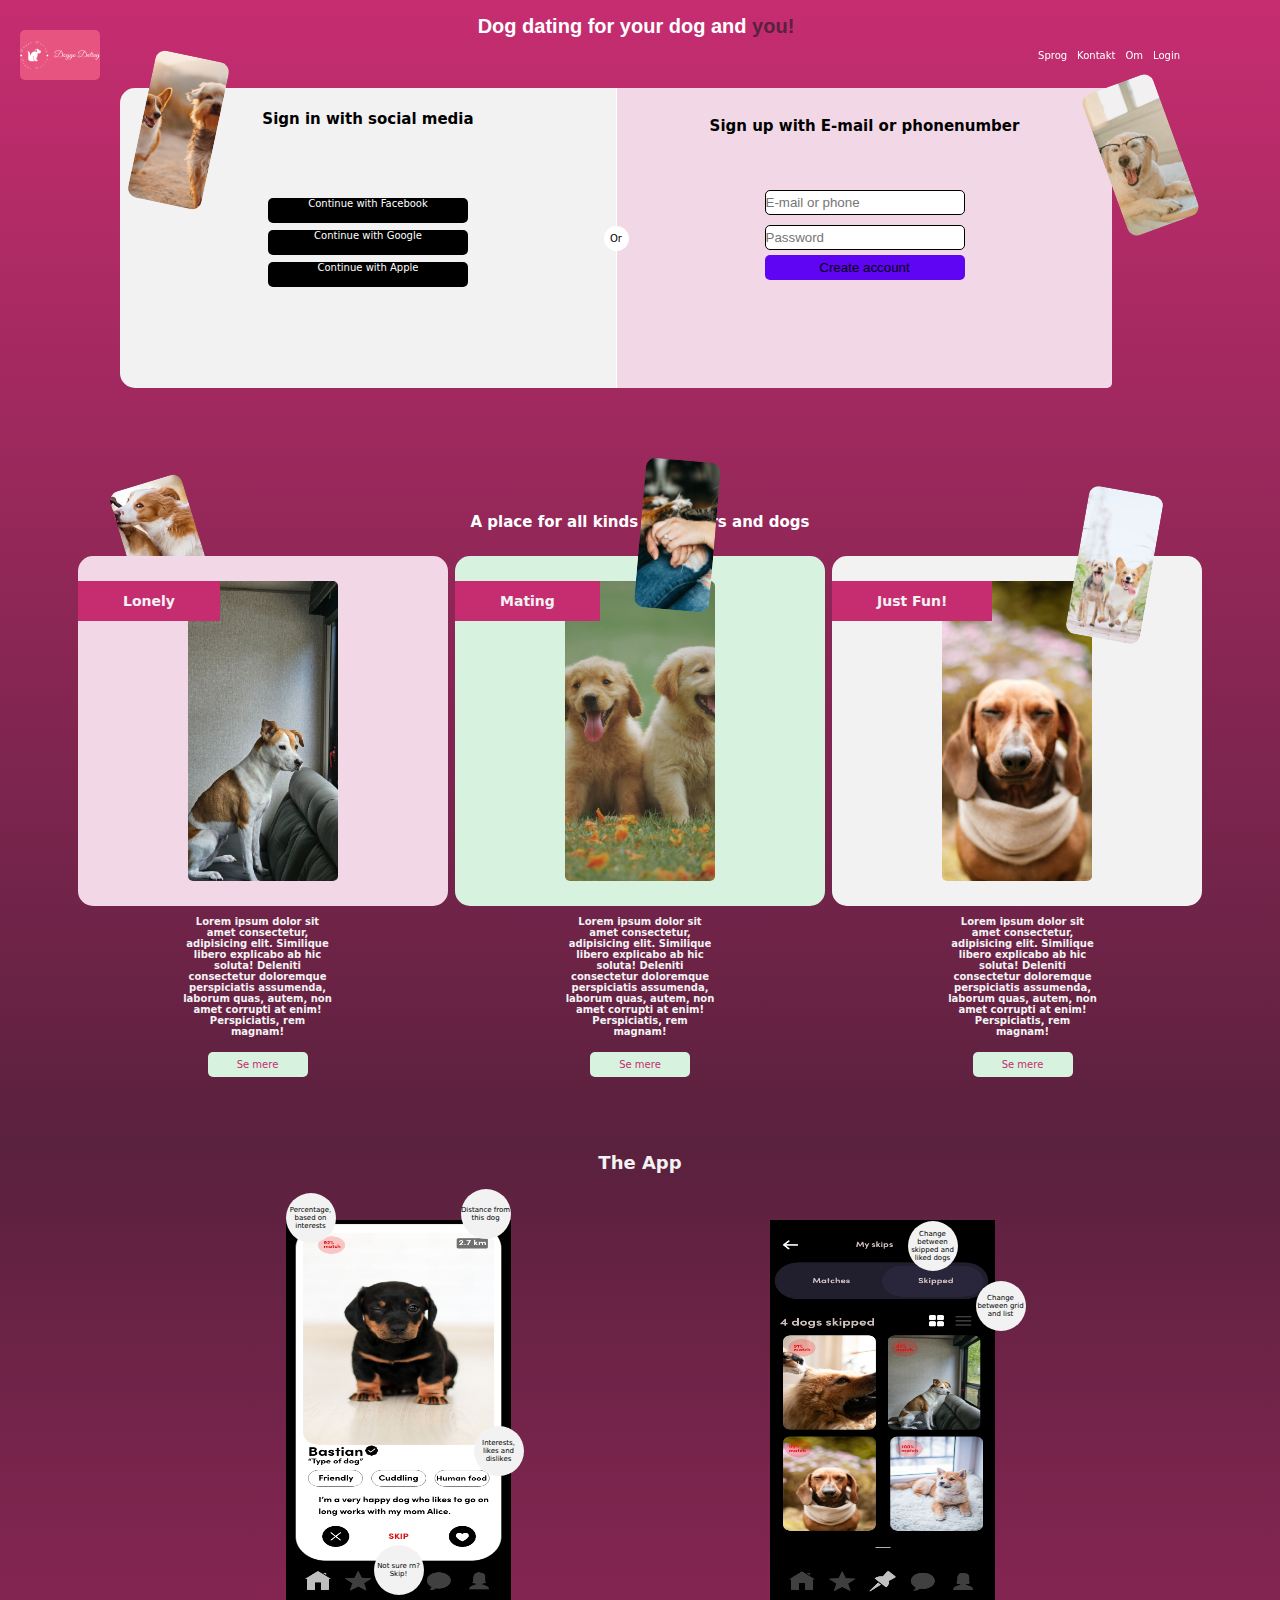
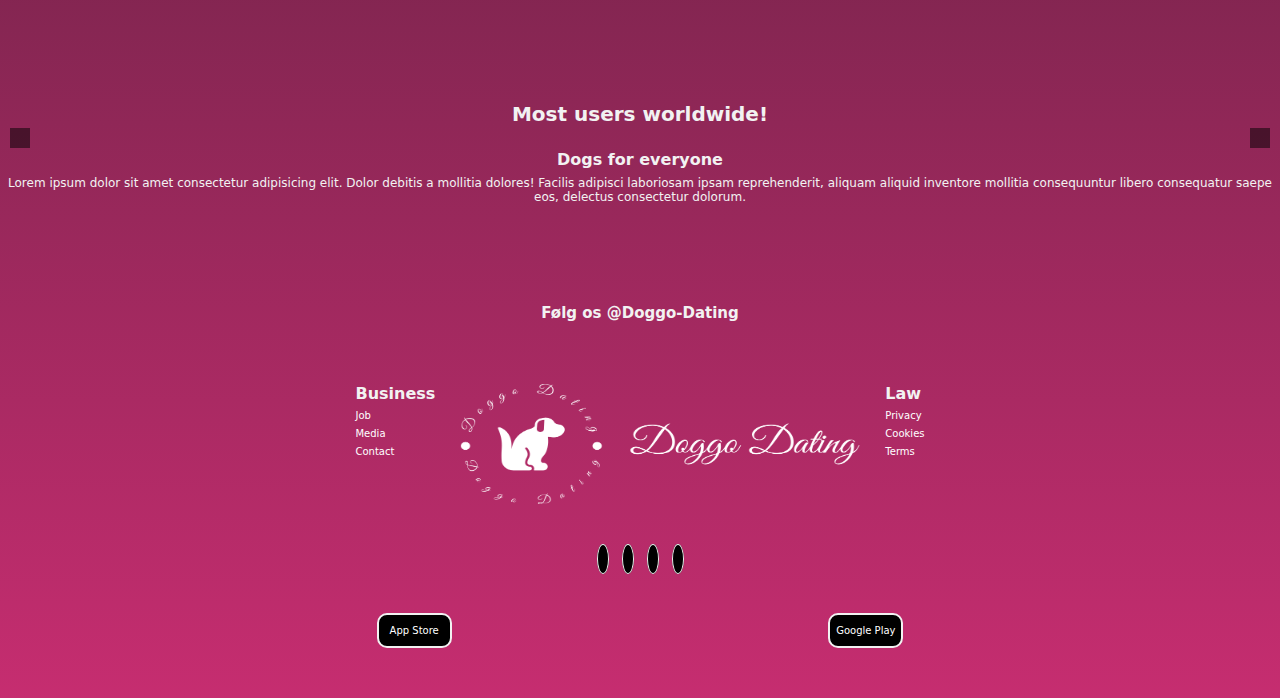
==== index.html @ 742a91f6 "first" ====
<!DOCTYPE html>
<html lang="en">
  <head>
    <meta charset="UTF-8" />
    <meta name="viewport" content="width=device-width, initial-scale=1.0" />

    <link
      rel="stylesheet"
      href="https://cdnjs.cloudflare.com/ajax/libs/font-awesome/6.3.0/css/all.min.css"
      integrity="sha512-SzlrxWUlpfuzQ+pcUCosxcglQRNAq/DZjVsC0lE40xsADsfeQoEypE+enwcOiGjk/bSuGGKHEyjSoQ1zVisanQ=="
      crossorigin="anonymous"
      referrerpolicy="no-referrer"
    />
    <title>Front page</title>
    <link rel="stylesheet" href="/styles/style.css" />
    <script type="module" src="/js/main.js"></script>
  </head>
  <body>
    <img class="img1" src="images/DogsAndRoses.jpg" alt="image1" />
    <img
      class="img2"
      src="/images/alvan-nee-1VgfQdCuX-4-unsplash.jpg"
      alt="image2"
    />
    <img
      class="img3"
      src="/images/alvan-nee-T-0EW-SEbsE-unsplash.jpg"
      alt="image2"
    />

    <img
      class="img4"
      src="images/noelle-rebekah-9ymXyNCouyU-unsplash.jpg"
      alt="image2"
    />

    <img
      class="img5"
      src="/images/pexels-samson-katt-5257587.jpg"
      alt="image2"
    />
    <header>
      <nav>
        <img id="logo" src="/images/logo-no-background.png" alt="logo" />
        <ul>
          <li><a href="">Sprog</a></li>
          <li><a href="">Kontakt</a></li>
          <li><a href="">Om</a></li>
          <li><a href="app.html">Login</a></li>
        </ul>
      </nav>
      <h1>Dog dating for your dog and <span>you!</span></h1>
      <section class="login">
        <div class="absolute-eller">Or</div>
        <div class="left-login">
          <h2>Sign in with social media</h2>
          <div class="facebook">
            <a href=""
              ><i class="fa-brands fa-facebook"></i>Continue with Facebook</a
            >
          </div>
          <div class="google">
            <a href=""
              ><i class="fa-brands fa-google"></i>Continue with Google</a
            >
          </div>
          <div class="apple">
            <a href=""><i class="fa-brands fa-apple"></i>Continue with Apple</a>
          </div>
        </div>

        <div class="right-login">
          <h2>Sign up with E-mail or phonenumber</h2>
          <div class="form-container">
            <form action="">
              <div>
                <input type="text" placeholder="E-mail or phone" />
              </div>
              <div>
                <input type="password" placeholder="Password" />
              </div>
            </form>
            <button class="create-account" type="submit">Create account</button>
          </div>
        </div>
      </section>
    </header>
    <section class="about-section">
      <h2>A place for all kinds of owners and dogs</h2>
      <div class="outside-div">
        <div>
          <img src="/images/pexels-viktoria-b-18308950.jpg" alt="" />
          <h6>Lonely</h6>
        </div>
        <div>
          <img src="/images/pexels-chevanon-photography-1108099.jpg" alt="" />
          <h6>Mating</h6>
        </div>
        <div>
          <img src="/images/pexels-dominika-roseclay-3104709.jpg" alt="" />
          <h6>Just Fun!</h6>
        </div>
      </div>
    </section>
    <section class="under-box">
      <div class="box-text">
        <h4>
          Lorem ipsum dolor sit amet consectetur, adipisicing elit. Similique
          libero explicabo ab hic soluta! Deleniti consectetur doloremque
          perspiciatis assumenda, laborum quas, autem, non amet corrupti at
          enim! Perspiciatis, rem magnam!
        </h4>
        <a class="button" href="">Se mere</a>
      </div>
      <div class="box-text">
        <h4>
          Lorem ipsum dolor sit amet consectetur, adipisicing elit. Similique
          libero explicabo ab hic soluta! Deleniti consectetur doloremque
          perspiciatis assumenda, laborum quas, autem, non amet corrupti at
          enim! Perspiciatis, rem magnam!
        </h4>
        <a class="button" href="">Se mere</a>
      </div>
      <div class="box-text">
        <h4>
          Lorem ipsum dolor sit amet consectetur, adipisicing elit. Similique
          libero explicabo ab hic soluta! Deleniti consectetur doloremque
          perspiciatis assumenda, laborum quas, autem, non amet corrupti at
          enim! Perspiciatis, rem magnam!
        </h4>
        <a class="button" href="">Se mere</a>
      </div>
    </section>
    <section class="app-section">
      <h3>The App</h3>
      <div class="app-container">
        <div class="img1-container">
          <img src="/images/iPhone 14 Pro Max – 3.jpg" alt="" />
          <div class="explanation1">Percentage, based on interests</div>
          <div class="explanation2">Distance from this dog</div>
          <div class="explanation3">Interests, likes and dislikes</div>
          <div class="explanation4">Not sure rn? Skip!</div>
        </div>

        <div class="img2-container">
          <img src="/images/iPhone 14 Pro Max – 5.jpg" alt="" />
          <div class="explanation5">Change between skipped and liked dogs</div>
          <div class="explanation6">Change between grid and list</div>
        </div>
      </div>
    </section>

    <section class="slide-section">
      <h3>Most users worldwide!</h3>
      <div class="slider-container">
        <i class="fas fa-arrow-left"></i>
        <div class="image-container output" id="image-container"></div>
        <i class="fas fa-arrow-right"></i>
      </div>
      <h4>Dogs for everyone</h4>
      <p>
        Lorem ipsum dolor sit amet consectetur adipisicing elit. Dolor debitis a
        mollitia dolores! Facilis adipisci laboriosam ipsam reprehenderit,
        aliquam aliquid inventore mollitia consequuntur libero consequatur saepe
        eos, delectus consectetur dolorum.
      </p>
    </section>
    <footer>
      <h2>Følg os @Doggo-Dating</h2>

      <div class="list-SoMe-container">
        <ul>
          <h6>Business</h6>
          <li><a href="">Job</a></li>
          <li><a href="">Media</a></li>
          <li><a href="">Contact</a></li>
        </ul>
        <img
          class="footer-logo"
          src="/images/logo-no-background.png"
          alt="logo"
        />
        <ul>
          <h6>Law</h6>
          <li><a href="">Privacy</a></li>
          <li><a href="">Cookies</a></li>
          <li><a href="">Terms</a></li>
        </ul>
      </div>
      <div class="SoMe-container">
        <a href=""><i class="fa-brands fa-instagram"></i></a
        ><a href=""><i class="fa-brands fa-facebook"></i></a
        ><a href=""><i class="fa-brands fa-twitter"></i></a
        ><a href=""><i class="fa-brands fa-tiktok"></i></a>
      </div>
      <div class="appstore-container">
        <a href="#">
          <div class="appstore">
            <i class="fa-brands fa-apple"></i>App Store
          </div></a
        >
        <a href="#">
          <div class="googleplay">
            <i class="fa-brands fa-google-play"></i>Google Play
          </div></a
        >
      </div>
    </footer>
  </body>
</html>
---- styles/style.css ----
*,
*::before,
*::after {
  padding: 0;
  margin: 0;
  box-sizing: border-box;
}
html {
  font-size: 62.5%;
  font-family: system-ui, -apple-system, BlinkMacSystemFont, "Segoe UI", Roboto,
    Oxygen, Ubuntu, Cantarell, "Open Sans", "Helvetica Neue", sans-serif;
}
body {
  background: linear-gradient(#c62d70, #5a213e, #c62d70);
}
a {
  text-decoration: none;
  color: #fff;
}
header {
  min-height: 100%;
  padding-bottom: 100px;
}
header h1 {
  padding-top: 15px;
  color: #fff;
  text-align: center;
  font-family: Verdana, Geneva, Tahoma, sans-serif;
}
h1 span {
  color: #5a213e;
}
.img1,
.img2,
.img3,
.img4,
.img5 {
  display: none;
  height: 150px;
  width: 75px;
  position: absolute;
  border-radius: 10px;
  object-fit: cover;
  object-position: center;
}

.img1 {
  transform: rotate(-17deg);
}
.img2 {
  transform: rotate(10deg);
  z-index: 99;
}
.img3 {
  transform: rotate(12deg);
}

.img5 {
  transform: rotate(-20deg);
  z-index: 99;
}
.img4 {
  transform: rotate(5deg);
  z-index: 99;
}
#logo {
  background-color: #e75480;
  width: 80px;
  height: 50px;
  border-radius: 5px;
  object-fit: contain;
  object-position: center;
}
nav {
  display: flex;
  flex-direction: row;
  justify-content: space-between;
  max-width: 1100px;
  width: 100%;
  height: 80px;
  margin: 0 auto;
  padding: 0 2em;
  align-items: center;
  position: fixed;
  z-index: 100;
}

nav ul {
  display: flex;
  justify-content: center;
  align-items: center;
  list-style-type: none;
  padding: 0;
  gap: 10px;
  height: 100%;
}

nav ul li:last-child {
  margin: 0 auto;
}
.login {
  display: flex;
  justify-content: center;
  align-items: center;
  width: 80%;
  border-radius: 5px;
  margin: 0 auto;
  padding-top: 50px;
}
.left-login {
  display: flex;
  flex-direction: column;
  justify-content: center;
  align-items: center;
  background-color: #f2f2f2;
  gap: 7px;
  width: 50%;
  height: 300px;
  text-align: center;
  border-top-left-radius: 15px;
  border-bottom-left-radius: 15px;
}
.left-login h2 {
  margin-top: -80px;
  padding-bottom: 63px;
}
.fa-google,
.fa-facebook,
.fa-apple {
  margin: 5px auto;
}
.facebook,
.google,
.apple {
  background-color: black;
  height: 25px;
  width: 200px;
  border-radius: 5px;
  cursor: pointer;
  justify-self: center;
}
.absolute-eller {
  display: flex;
  justify-content: center;
  align-items: center;
  position: absolute;
  z-index: 99;
  height: 25px;
  width: 25px;
  background-color: white;
  border-radius: 50%;
}
.right-login {
  display: flex;
  justify-content: center;
  align-items: center;
  flex-direction: column;
  border-left: 1px solid #fff;
  width: 50%;
  background-color: #f2d8e6;
  position: relative;
  border-top-right-radius: 5px;
  border-bottom-right-radius: 5px;
  height: 300px;
}
.right-login h2 {
  color: black;
  text-align: center;
  margin: 0 auto;
  margin-top: -80px;
  padding-bottom: 50px;
}

form div {
  margin: 5px auto;
}
.form-container form {
  display: flex;
  flex-direction: column;
}
.form-container form input {
  width: 200px;
  height: 25px;

  border: 1px solid #000;
  border-radius: 5px;
}
.create-account {
  display: block;
  margin: 0 auto;
  width: 200px;
  border: none;
  background-color: #6004f4;
  border-radius: 5px;
  height: 25px;
}
.about-section {
  padding-bottom: 50px;
}
.about-section h2 {
  color: #fff;
  text-align: center;
  padding: 25px 0;
}
.outside-div {
  display: flex;
  flex-direction: row;
  justify-content: center;
  align-items: center;
  gap: 7px;
}
.outside-div div {
  display: flex;
  justify-content: center;
  flex-direction: column;
  align-items: center;
  height: 350px;
  width: 320px;
  border-radius: 15px;
  position: relative;
}
.outside-div div:first-child {
  background-color: #f2d8e6;
}
.outside-div div:nth-child(2) {
  background-color: #d8f2e0;
}
.outside-div div:nth-child(3) {
  background-color: #f2f2f2;
}
.outside-div img {
  height: 300px;
  width: 150px;
  object-fit: cover;
  object-position: center;
  border-radius: 5px;
  position: relative;
}
.outside-div h6 {
  position: absolute;
  background-color: #c62d70;
  padding: 12px 45px;
  left: 0;
  top: 25px;
  color: #f2f2f2;
  font-size: 1.4rem;
}

.under-box {
  display: flex;
  flex-direction: row;
  margin-top: -40px;
  justify-content: space-evenly;
}
.box-text {
  display: flex;
  flex-direction: column;
  align-items: center;
  justify-content: center;
  gap: 7px;
  padding-bottom: 25px;
  width: 320px;
}
.box-text h4 {
  width: 150px;
  text-align: center;
  color: #f2f2f2;
}
.box-text a {
  display: flex;
  justify-content: center;
  align-items: center;
  height: 25px;
  width: 100px;
  background-color: #d8f2e0;
  color: #c62d70;
  border-radius: 5px;
}
.app-section {
  padding: 50px 0;
}
.app-section h3 {
  color: #f2f2f2;
  text-align: center;
  padding-bottom: 47px;
  font-size: 1.8rem;
}
.app-container {
  display: flex;
  flex-direction: row;
  gap: 189px;
  justify-content: center;
  align-items: center;
}
.app-container img {
  width: 225px;
  height: 380px;
}

.img1-container,
.img2-container {
  position: relative;
}
.explanation1,
.explanation2,
.explanation3,
.explanation4,
.explanation5,
.explanation6 {
  position: absolute;
  background-color: #f2f2f2;
  height: 50px;
  width: 50px;
  border-radius: 50%;
  display: flex;
  justify-content: center;
  align-items: center;
  font-size: 0.7rem;
  text-align: center;
}
.explanation1 {
  top: -27px;
  left: 0;
}
.explanation2 {
  top: -31px;
  right: 0;
}
.explanation3 {
  bottom: 126px;
  right: -13px;
}
.explanation4 {
  bottom: 7px;
  right: 87px;
}
.explanation5 {
  top: 1px;
  right: 37px;
}
.explanation6 {
  right: -31px;
  top: 61px;
}
.slide-section h3 {
  font-size: 2rem;
  color: #f2f2f2;
  text-align: center;
  padding-top: 50px;
}
.slide-section h4 {
  color: #f2f2f2;
  font-size: 1.6rem;
  text-align: center;
  padding-bottom: 7px;
}
.slide-section p {
  color: #f2f2f2;
  font-size: 1.2rem;
  text-align: center;
  padding-bottom: 50px;
}
#image-container {
  display: flex;
  flex-direction: row;
  gap: 7px;
  width: 100%;
  margin: 0 auto;
  height: 100%;
  overflow-x: scroll;
  white-space: nowrap;
}
.slider-container {
  position: relative;
  padding: 12px 0;
}
.img-wrapper {
  position: relative;
  display: inline-block;
}

.template-img {
  display: block;
  width: 350px;
  height: 180px;
  object-fit: cover;
}

.template-absolute {
  position: absolute;
  top: 0;
  left: 0;
  color: #fff;
  background-color: rgba(0, 0, 0, 0.5);
  padding: 10px;
}

#image-container img {
  width: 350px;
  height: 180px;
  object-fit: cover;
  object-position: center;
  display: inline-block;
}

.fa-arrow-left,
.fa-arrow-right {
  cursor: pointer;
  position: absolute;
  top: 50%;
  transform: translateY(-50%);
  font-size: 24px;
  color: white;
  background-color: rgba(0, 0, 0, 0.5);
  padding: 10px;
  border: none;
}

.fa-arrow-left {
  left: 10px;
  position: absolute;
  z-index: 1000;
}

.fa-arrow-right {
  right: 10px;
  position: absolute;
  z-index: 1000;
}
footer {
  padding: 50px 0;
  display: flex;
  flex-direction: column;
  justify-content: center;
  align-items: center;
  gap: 37px;
}
footer h2 {
  padding-bottom: 25px;
  color: #f2f2f2;
}
.footer-logo {
  width: 450px;
  height: 120px;
}
.list-SoMe-container {
  display: flex;
  flex-direction: row;
  justify-content: space-between;
  width: 100%;
  padding: 0 110px;
}
.list-SoMe-container ul {
  display: flex;
  flex-direction: column;
  gap: 7px;
}
.list-SoMe-container ul h6 {
  color: #f2f2f2;
  font-size: 1.6rem;
}
.appstore-container {
  display: flex;
  flex-direction: row;
  justify-content: space-evenly;
  align-items: center;
  width: 100%;
  color: #f2f2f2;
}
ul {
  list-style-type: none;
}
.SoMe-container {
  display: flex;
  justify-content: center;
  align-items: center;
  width: 150px;
  height: 35px;
  border-radius: 10px;
  gap: 13px;
  padding: 17px 0;
}
.SoMe-container .fa-facebook,
.fa-twitter,
.fa-tiktok,
.fa-instagram {
  font-size: 1.5rem;
  padding: 5px;
  background-color: #000;
  border-radius: 50%;
  border: 1px solid #f2f2f2;
}
.appstore,
.googleplay {
  display: flex;
  justify-content: center;
  align-items: center;
  background-color: #000;
  width: 75px;
  height: 35px;
  border-radius: 10px;
  border: 2px solid #f2f2f2;
}
.appstore .fa-apple {
  margin: 0;
}
.interests-container {
  display: none;
}
.dog-description {
  display: none;
}
.dislike-like {
  display: none;
}
.name-age-wrapper {
  display: none;
}
@media screen and (max-width: 599px) {
  header {
    max-width: 400px;
  }
  header h1 {
    display: none;
  }
  nav {
    max-width: 600px;
    position: fixed;
    margin-top: -50px;
  }
  .login {
    width: 80%;
    margin-top: 50px;
  }
  .fa-google,
  .fa-facebook,
  .fa-apple {
    margin: 5px auto;
  }
  .facebook,
  .google,
  .apple {
    width: 100px;
    height: 40px;
  }
  .left-login h2 {
    margin-top: -50px;
    padding-bottom: 30px;
  }
  .right-login h2 {
    margin-top: -50px;
    padding-bottom: 30px;
  }

  .form-container form {
    gap: 7px;
  }
  .form-container form input {
    width: 100px;
  }
  .create-account {
    width: 100px;
    margin-top: 27px;
  }
  .outside-div div {
    width: 100px;
    height: 200px;
  }
  .outside-div img {
    width: 80px;
    height: 180px;
  }
  .outside-div h6 {
    position: absolute;
    background-color: #c62d70;
    padding: 2px 5px;

    color: #f2f2f2;
    font-size: 1rem;
  }
  .box-text {
    width: 100px;
  }
  .box-text h4 {
    width: 100px;
  }
  .app-container {
    gap: 12px;
  }
  .app-container img {
    width: 100px;
    height: 180px;
  }
  .explanation1,
  .explanation2,
  .explanation3,
  .explanation4,
  .explanation5,
  .explanation6 {
    height: 25px;
    width: 25px;
    font-size: 0.3rem;
  }
  .explanation1 {
    top: -17px;
    left: 0;
  }
  .explanation2 {
    top: -21px;
    right: 0;
  }
  .explanation3 {
    bottom: 66px;
    right: -3px;
  }
  .explanation4 {
    bottom: 4px;
    right: 36px;
  }
  .explanation5 {
    top: 1px;
    right: 37px;
  }
  .explanation6 {
    right: -10px;
    top: 19px;
  }
  #image-container img {
    width: 120px;
  }
  .slide-section p {
    width: 320px;
  }
  .list-SoMe-container {
    flex-direction: column;
    justify-content: center;

    max-width: 300px;
  }
  .footer-logo {
    width: 200px;
    margin-top: 10px;
    margin-bottom: 10px;
    margin-left: -50px;
  }
}

@media screen and (min-width: 600px) {
  header {
    max-width: 600px;
  }

  nav {
    max-width: 600px;
    margin-top: 15px;
  }
  .login {
    width: 80%;
  }

  .outside-div div {
    width: 180px;
  }
  .box-text {
    width: 170px;
    gap: 15px;
  }
  .app-container {
    gap: 29px;
  }
  .list-SoMe-container {
    justify-content: center;
  }
  .footer-logo {
    padding: 0 25px;
  }
}

@media screen and (min-width: 768px) {
  header {
    width: 768px;
  }

  nav {
    max-width: 768px;
    margin-top: 15px;
  }
  h1 {
    margin-left: 180px;
  }
  .login {
    width: 100%;
    margin-left: 80px;
  }

  .outside-div div {
    width: 230px;
  }

  .app-container {
    gap: 95px;
  }
}

@media screen and (min-width: 992px) {
  header {
    max-width: 992px;
  }
  h1 {
    margin-left: 280px;
  }
  .login {
    width: 100%;
    margin-left: 120px;
  }
  nav {
    max-width: 992px;
  }
  .outside-div div {
    width: 300px;
  }
  .box-text {
    width: 170px;
    gap: 15px;
  }
  .app-container {
    gap: 159px;
  }
}

@media screen and (min-width: 1200px) {
  header {
    width: 1200px;
  }
  .img1,
  .img2,
  .img3,
  .img4,
  .img5 {
    display: block;
  }
  .img1 {
    bottom: 270px;
    left: 10%;
  }
  .img2 {
    bottom: 260px;
    right: 10%;
  }
  .img3 {
    top: 55px;
    left: 11%;
  }

  .img5 {
    top: 80px;
    right: 8%;
  }
  .img4 {
    bottom: 290px;
    left: 50%;
  }
  nav {
    max-width: 1200px;
  }
  .outside-div div {
    width: 370px;
  }
  .box-text {
    width: 250px;
  }
  .app-container {
    gap: 259px;
  }
}

@media screen and (min-width: 1512px) {
  header {
    max-width: 1512px;
  }

  .login {
    width: 100%;
    margin-left: 160px;
  }
  nav {
    max-width: 1512px;
  }
  .outside-div {
    gap: 77px;
  }
  .outside-div div {
    width: 370px;
  }
  .box-text {
    width: 350px;
  }
  .app-container {
    gap: 259px;
  }
  .img1,
  .img2,
  .img3,
  .img4,
  .img5 {
    display: block;
  }
  .img1 {
    bottom: 270px;
    left: 10%;
  }
  .img2 {
    bottom: 260px;
    right: 10%;
  }
  .img3 {
    top: 55px;
    left: 11%;
  }

  .img5 {
    top: 80px;
    right: 8%;
  }
  .img4 {
    bottom: 290px;
    left: 50%;
  }
}
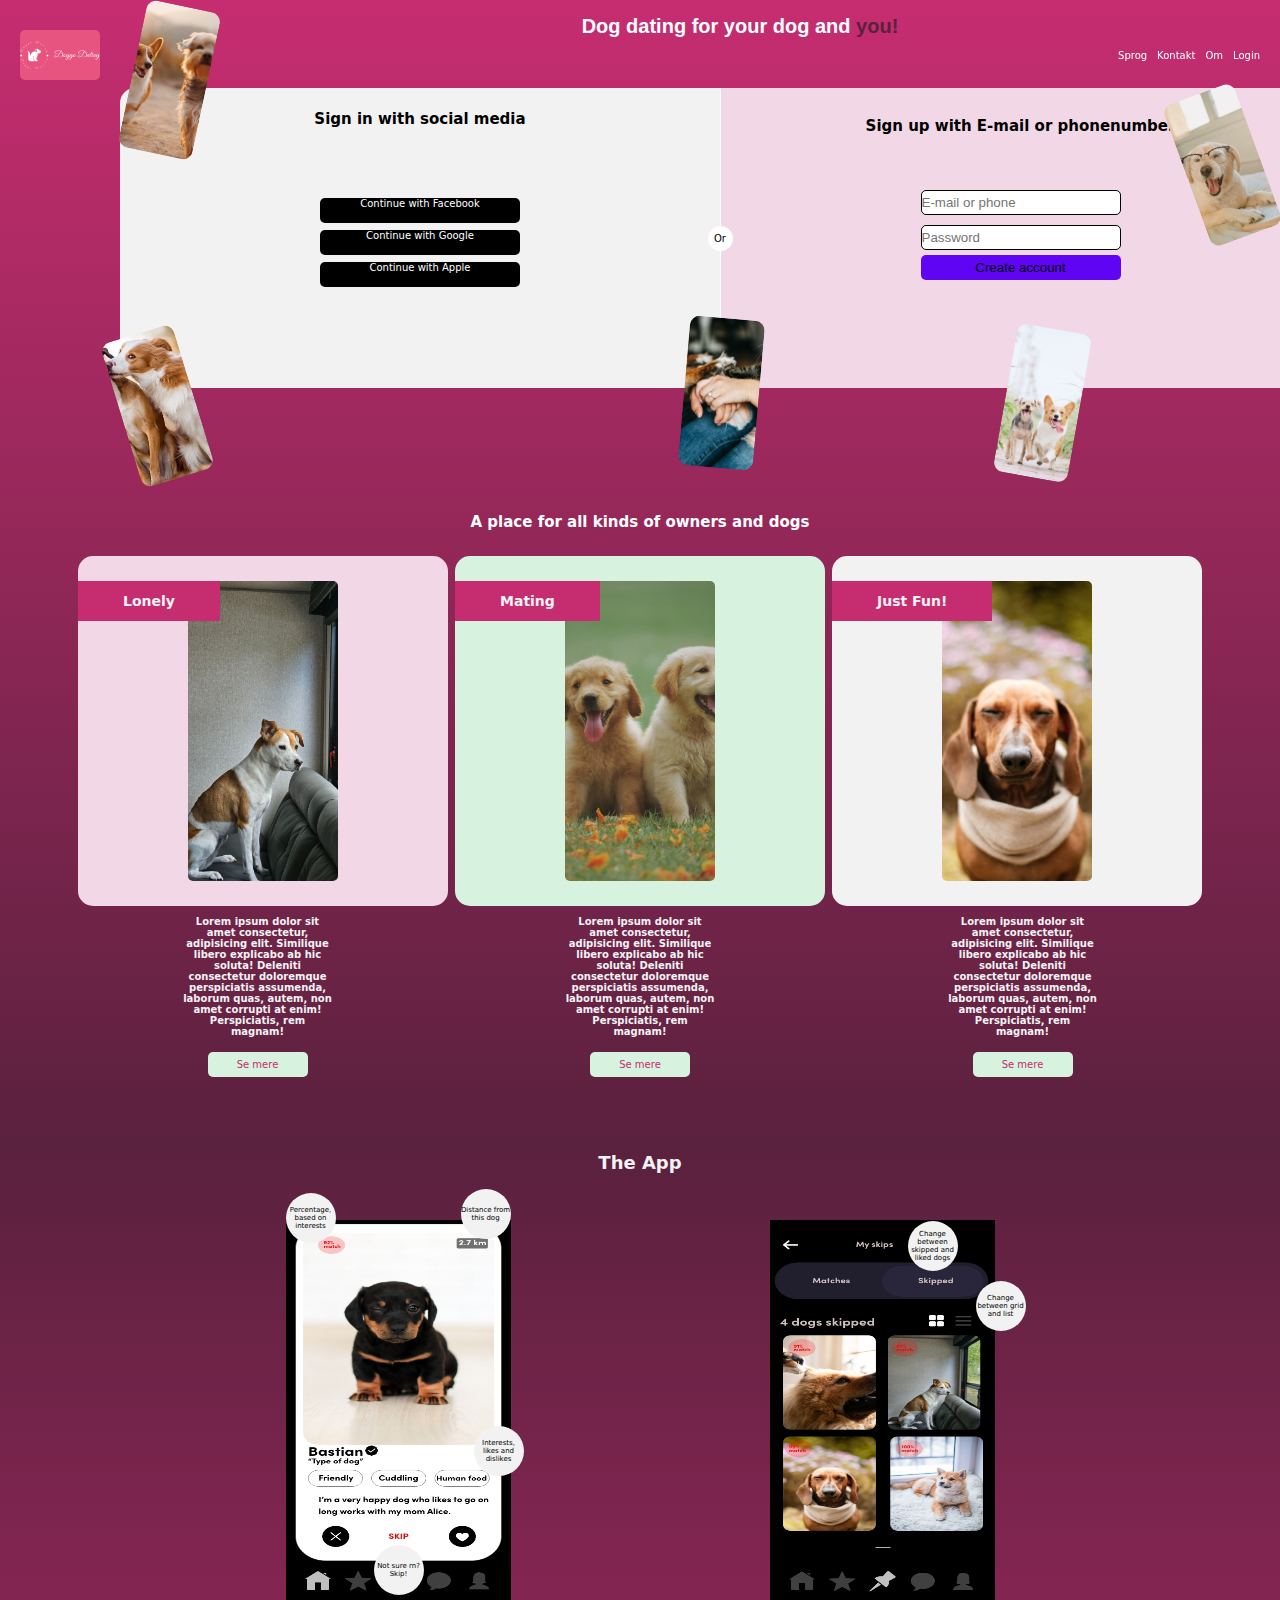
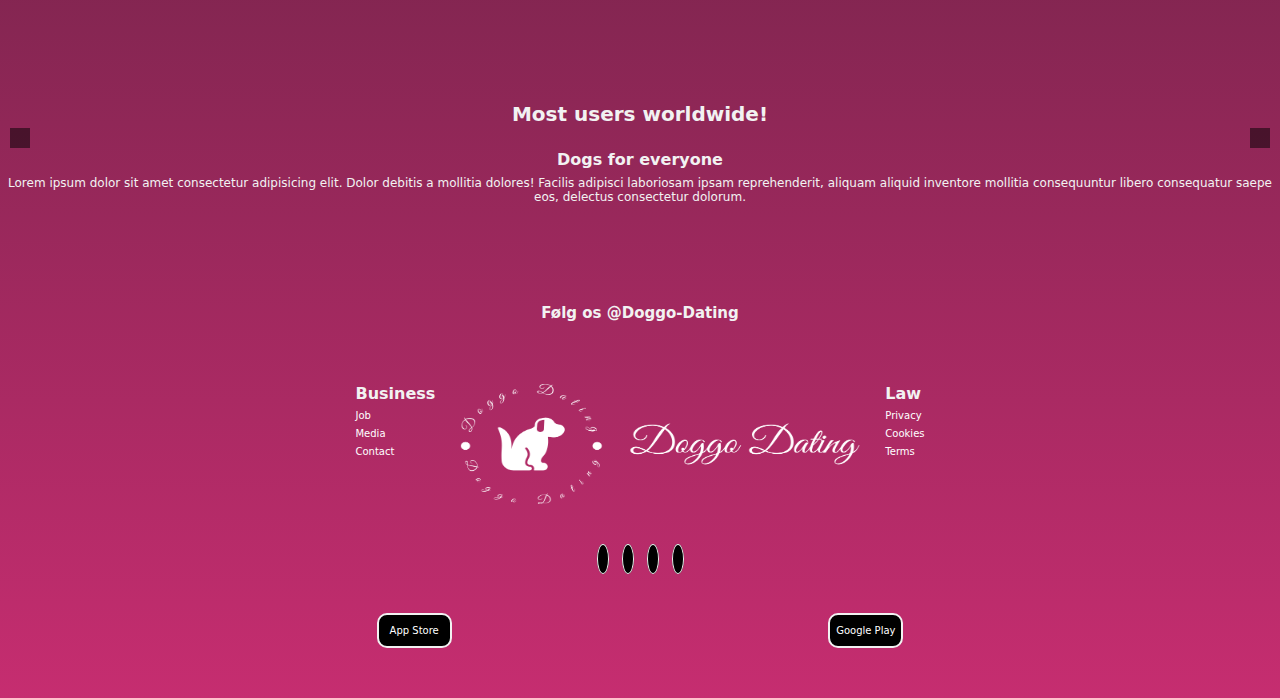
==== commit 6688607f: "changes1" ====
--- a/index.html
+++ b/index.html
@@ -16,30 +16,30 @@
     <script type="module" src="/js/main.js"></script>
   </head>
   <body>
-    <img class="img1" src="images/DogsAndRoses.jpg" alt="image1" />
-    <img
-      class="img2"
-      src="/images/alvan-nee-1VgfQdCuX-4-unsplash.jpg"
-      alt="image2"
-    />
-    <img
-      class="img3"
-      src="/images/alvan-nee-T-0EW-SEbsE-unsplash.jpg"
-      alt="image2"
-    />
-
-    <img
-      class="img4"
-      src="images/noelle-rebekah-9ymXyNCouyU-unsplash.jpg"
-      alt="image2"
-    />
-
-    <img
-      class="img5"
-      src="/images/pexels-samson-katt-5257587.jpg"
-      alt="image2"
-    />
     <header>
+      <img class="img1" src="images/DogsAndRoses.jpg" alt="image1" />
+      <img
+        class="img2"
+        src="/images/alvan-nee-1VgfQdCuX-4-unsplash.jpg"
+        alt="image2"
+      />
+      <img
+        class="img3"
+        src="/images/alvan-nee-T-0EW-SEbsE-unsplash.jpg"
+        alt="image2"
+      />
+
+      <img
+        class="img4"
+        src="images/noelle-rebekah-9ymXyNCouyU-unsplash.jpg"
+        alt="image2"
+      />
+
+      <img
+        class="img5"
+        src="/images/pexels-samson-katt-5257587.jpg"
+        alt="image2"
+      />
       <nav>
         <img id="logo" src="/images/logo-no-background.png" alt="logo" />
         <ul>
--- a/styles/style.css
+++ b/styles/style.css
@@ -18,8 +18,9 @@
   color: #fff;
 }
 header {
-  min-height: 100%;
   padding-bottom: 100px;
+  position: relative;
+  max-width: 100%;
 }
 header h1 {
   padding-top: 15px;
@@ -75,7 +76,7 @@
   display: flex;
   flex-direction: row;
   justify-content: space-between;
-  max-width: 1100px;
+  max-width: 1920px;
   width: 100%;
   height: 80px;
   margin: 0 auto;
@@ -651,7 +652,7 @@
   }
 
   nav {
-    max-width: 600px;
+    min-width: 600px;
     margin-top: 15px;
   }
   .login {
@@ -678,11 +679,11 @@
 
 @media screen and (min-width: 768px) {
   header {
-    width: 768px;
+    max-width: 768px;
   }
 
   nav {
-    max-width: 768px;
+    min-width: 768px;
     margin-top: 15px;
   }
   h1 {
@@ -714,7 +715,7 @@
     margin-left: 120px;
   }
   nav {
-    max-width: 992px;
+    min-width: 992px;
   }
   .outside-div div {
     width: 300px;
@@ -730,7 +731,7 @@
 
 @media screen and (min-width: 1200px) {
   header {
-    width: 1200px;
+    max-width: 1200px;
   }
   .img1,
   .img2,
@@ -740,28 +741,28 @@
     display: block;
   }
   .img1 {
-    bottom: 270px;
+    bottom: 7px;
     left: 10%;
   }
   .img2 {
-    bottom: 260px;
+    bottom: 10px;
     right: 10%;
   }
   .img3 {
-    top: 55px;
+    top: 5px;
     left: 11%;
   }
 
   .img5 {
-    top: 80px;
-    right: 8%;
+    top: 90px;
+    right: -5%;
   }
   .img4 {
-    bottom: 290px;
-    left: 50%;
+    bottom: 20px;
+    left: 57%;
   }
   nav {
-    max-width: 1200px;
+    min-width: 1200px;
   }
   .outside-div div {
     width: 370px;
@@ -784,7 +785,8 @@
     margin-left: 160px;
   }
   nav {
-    max-width: 1512px;
+    min-width: 100%;
+    padding: 0 50px;
   }
   .outside-div {
     gap: 77px;
@@ -806,24 +808,24 @@
     display: block;
   }
   .img1 {
-    bottom: 270px;
-    left: 10%;
+    bottom: 70px;
+    left: 6%;
   }
   .img2 {
-    bottom: 260px;
-    right: 10%;
+    bottom: 40px;
+    right: 1%;
   }
   .img3 {
     top: 55px;
-    left: 11%;
+    left: 19%;
   }
 
   .img5 {
     top: 80px;
-    right: 8%;
+    right: -10%;
   }
   .img4 {
-    bottom: 290px;
-    left: 50%;
-  }
-}
+    bottom: 20px;
+    left: 57%;
+  }
+}
